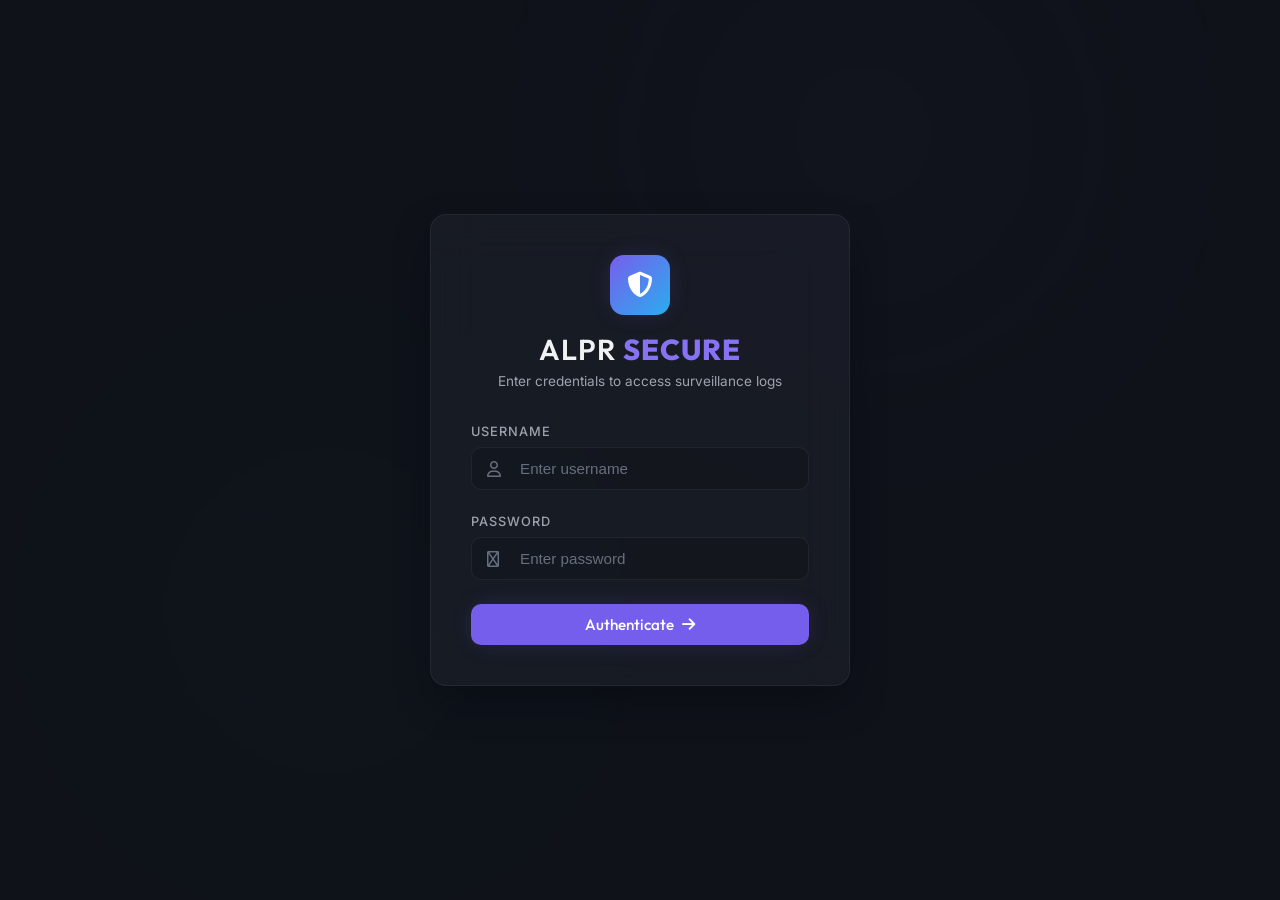
==== alpr_web/static/index.html @ cf8a4519 "feat: implement ALPR Web Dashboard v3.0 backend API and frontend SPA" ====
<!DOCTYPE html>
<html lang="en">
<head>
    <meta charset="UTF-8">
    <meta name="viewport" content="width=device-width, initial-scale=1.0">
    <title>ALPR Intelligence Dashboard</title>
    <!-- Google Fonts -->
    <link rel="preconnect" href="https://fonts.googleapis.com">
    <link rel="preconnect" href="https://fonts.gstatic.com" crossorigin>
    <link href="https://fonts.googleapis.com/css2?family=Inter:wght@300;400;500;600&family=Outfit:wght@400;600;800&display=swap" rel="stylesheet">
    <!-- FontAwesome for modern icons -->
    <link rel="stylesheet" href="https://cdnjs.cloudflare.com/ajax/libs/font-awesome/6.4.0/css/all.min.css">
    <!-- Custom CSS -->
    <link rel="stylesheet" href="style.css">
</head>
<body>
    <div id="app">
        <!-- Background decorative glows -->
        <div class="glow-sphere glow-1"></div>
        <div class="glow-sphere glow-2"></div>

        <!-- 1. LOGIN SCREEN -->
        <div id="login-view" class="view active">
            <div class="login-card">
                <div class="brand">
                    <div class="brand-icon">
                        <i class="fa-solid fa-shield-halved"></i>
                    </div>
                    <h1>ALPR <span>SECURE</span></h1>
                    <p>Enter credentials to access surveillance logs</p>
                </div>
                <form id="login-form">
                    <div class="form-group">
                        <label for="username">Username</label>
                        <div class="input-wrapper">
                            <i class="fa-regular fa-user"></i>
                            <input type="text" id="username" placeholder="Enter username" required autocomplete="username">
                        </div>
                    </div>
                    <div class="form-group">
                        <label for="password">Password</label>
                        <div class="input-wrapper">
                            <i class="fa-regular fa-key"></i>
                            <input type="password" id="password" placeholder="Enter password" required autocomplete="current-password">
                        </div>
                    </div>
                    <div id="login-error" class="error-msg hidden">
                        <i class="fa-solid fa-circle-exclamation"></i> <span id="error-text"></span>
                    </div>
                    <button type="submit" class="btn btn-primary btn-block">
                        <span>Authenticate</span> <i class="fa-solid fa-arrow-right"></i>
                    </button>
                </form>
            </div>
        </div>

        <!-- 2. MAIN DASHBOARD VIEW -->
        <div id="dashboard-view" class="view">
            <!-- Header bar -->
            <header>
                <div class="header-left">
                    <div class="brand">
                        <div class="brand-icon-small">
                            <i class="fa-solid fa-shield-halved"></i>
                        </div>
                        <h2>ALPR <span>System v3.0</span></h2>
                    </div>
                </div>
                <div class="header-right">
                    <div class="user-profile">
                        <span id="user-badge" class="role-badge">Role</span>
                        <span id="username-display">Username</span>
                    </div>
                    <button id="logout-btn" class="btn btn-secondary">
                        <i class="fa-solid fa-arrow-right-from-bracket"></i> <span>Logout</span>
                    </button>
                </div>
            </header>

            <main class="dashboard-content">
                <!-- Control Panel Card -->
                <section class="control-panel glass">
                    <div class="control-left">
                        <div class="search-box">
                            <i class="fa-solid fa-magnifying-glass"></i>
                            <input type="text" id="search-plate" placeholder="Search license plate...">
                        </div>
                    </div>
                    <div class="control-right">
                        <!-- Column Selector Dropdown -->
                        <div class="column-selector-container">
                            <button id="col-selector-trigger" class="btn btn-glass">
                                <i class="fa-solid fa-table-columns"></i> <span>Columns</span> <i class="fa-solid fa-chevron-down"></i>
                            </button>
                            <div id="col-selector-dropdown" class="dropdown-menu hidden">
                                <h3>Select Visible Columns</h3>
                                <div class="checkbox-group">
                                    <label><input type="checkbox" value="plate_number" checked> Plate Number</label>
                                    <label><input type="checkbox" value="confidence" checked> Confidence</label>
                                    <label><input type="checkbox" value="vehicle_make" checked> Make</label>
                                    <label><input type="checkbox" value="vehicle_model" checked> Model</label>
                                    <label><input type="checkbox" value="vehicle_color" checked> Color</label>
                                    <label><input type="checkbox" value="body_type" checked> Body Type</label>
                                    <label><input type="checkbox" value="orientation" checked> Orientation</label>
                                    <label><input type="checkbox" value="year" checked> Year</label>
                                    <label><input type="checkbox" value="detection_date" checked> Sighting Date</label>
                                    <label><input type="checkbox" value="detection_time" checked> Sighting Time</label>
                                </div>
                            </div>
                        </div>
                        <button id="refresh-btn" class="btn btn-glass">
                            <i class="fa-solid fa-rotate"></i>
                        </button>
                    </div>
                </section>

                <!-- Data Table Card -->
                <section class="table-container glass">
                    <table id="detections-table">
                        <thead>
                            <tr id="table-headers">
                                <th>Thumbnail</th>
                                <th>Plate Number</th>
                                <th>Confidence</th>
                                <th>Make</th>
                                <th>Model</th>
                                <th>Color</th>
                                <th>Date</th>
                                <th>Time</th>
                            </tr>
                        </thead>
                        <tbody id="table-body">
                            <!-- Injected dynamically -->
                            <tr>
                                <td colspan="8" class="text-center">Loading sightings database...</td>
                            </tr>
                        </tbody>
                    </table>
                </section>
            </main>
        </div>

        <!-- 3. IMAGE VIEWER MODAL -->
        <div id="image-modal" class="modal">
            <span class="modal-close">&times;</span>
            <div class="modal-content">
                <div class="modal-image-container">
                    <img id="modal-image" src="" alt="Full-size Vehicle Image">
                    <div id="modal-loading" class="spinner"></div>
                </div>
                <div class="modal-info glass">
                    <div class="modal-info-row">
                        <div class="info-item">
                            <label>License Plate</label>
                            <span id="modal-plate" class="highlight">---</span>
                        </div>
                        <div class="info-item">
                            <label>Confidence</label>
                            <span id="modal-confidence">---</span>
                        </div>
                    </div>
                    <div class="modal-info-row">
                        <div class="info-item">
                            <label>Vehicle Specs</label>
                            <span id="modal-vehicle">---</span>
                        </div>
                        <div class="info-item">
                            <label>Sighting Timestamp</label>
                            <span id="modal-timestamp">---</span>
                        </div>
                    </div>
                </div>
            </div>
        </div>
    </div>

    <!-- Frontend logic -->
    <script src="app.js"></script>
</body>
</html>
---- alpr_web/static/style.css ----
/* ==========================================================================
   ALPR System v3.0 - CSS Design Tokens & Layout System
   ========================================================================== */

:root {
    /* HSL Color Tokens */
    --color-bg-deep: hsl(224, 25%, 8%);
    --color-bg-dark: hsl(224, 20%, 12%);
    --color-glass-surface: hsla(224, 20%, 15%, 0.55);
    --color-glass-border: hsla(0, 0%, 100%, 0.06);
    --color-glass-border-focus: hsla(250, 80%, 65%, 0.35);
    
    --color-primary: hsl(250, 80%, 65%);
    --color-primary-hover: hsl(250, 85%, 70%);
    --color-accent-blue: hsl(200, 85%, 55%);
    --color-accent-teal: hsl(170, 75%, 50%);
    
    --color-text-main: hsl(220, 15%, 95%);
    --color-text-muted: hsl(220, 10%, 65%);
    --color-text-dim: hsl(220, 10%, 45%);
    
    --color-success: hsl(145, 65%, 50%);
    --color-warning: hsl(35, 80%, 55%);
    --color-danger: hsl(350, 75%, 55%);

    /* Shadows & Transitions */
    --shadow-premium: 0 16px 40px -10px hsla(224, 40%, 4%, 0.7);
    --shadow-glow-purple: 0 0 25px -5px hsla(250, 80%, 65%, 0.25);
    --transition-smooth: all 0.3s cubic-bezier(0.25, 0.8, 0.25, 1);
    --border-radius-lg: 16px;
    --border-radius-md: 10px;
    --border-radius-sm: 6px;
}

/* ==========================================================================
   Resets & Base Layout
   ========================================================================== */

* {
    box-sizing: border-box;
    margin: 0;
    padding: 0;
}

body {
    font-family: 'Inter', sans-serif;
    background-color: var(--color-bg-deep);
    color: var(--color-text-main);
    overflow-x: hidden;
    min-height: 100vh;
    display: flex;
    flex-direction: column;
}

h1, h2, h3, .brand h1, .brand h2 {
    font-family: 'Outfit', sans-serif;
    font-weight: 600;
}

/* ==========================================================================
   Background Decorators (Glows)
   ========================================================================== */

.glow-sphere {
    position: absolute;
    border-radius: 50%;
    filter: blur(140px);
    z-index: -1;
    pointer-events: none;
    opacity: 0.6;
}

.glow-1 {
    top: -10%;
    right: 15%;
    width: 450px;
    height: 450px;
    background: radial-gradient(circle, hsla(250, 80%, 65%, 0.15) 0%, transparent 70%);
}

.glow-2 {
    bottom: 10%;
    left: 10%;
    width: 400px;
    height: 400px;
    background: radial-gradient(circle, hsla(170, 75%, 50%, 0.12) 0%, transparent 70%);
}

/* ==========================================================================
   Glassmorphism Helper Utility
   ========================================================================== */

.glass {
    background: var(--color-glass-surface);
    backdrop-filter: blur(20px);
    -webkit-backdrop-filter: blur(20px);
    border: 1px solid var(--color-glass-border);
    box-shadow: var(--shadow-premium);
}

/* ==========================================================================
   Buttons
   ========================================================================== */

.btn {
    display: inline-flex;
    align-items: center;
    justify-content: center;
    gap: 8px;
    font-family: 'Outfit', sans-serif;
    font-weight: 500;
    font-size: 0.95rem;
    padding: 10px 20px;
    border-radius: var(--border-radius-md);
    cursor: pointer;
    transition: var(--transition-smooth);
    border: 1px solid transparent;
}

.btn-primary {
    background-color: var(--color-primary);
    color: #fff;
    box-shadow: var(--shadow-glow-purple);
}

.btn-primary:hover {
    background-color: var(--color-primary-hover);
    transform: translateY(-2px);
    box-shadow: 0 0 30px -2px hsla(250, 80%, 65%, 0.4);
}

.btn-primary:active {
    transform: translateY(0);
}

.btn-secondary {
    background-color: hsla(220, 10%, 25%, 0.4);
    border: 1px solid var(--color-glass-border);
    color: var(--color-text-main);
}

.btn-secondary:hover {
    background-color: hsla(220, 10%, 30%, 0.6);
    color: #fff;
}

.btn-glass {
    background-color: hsla(0, 0%, 100%, 0.03);
    border: 1px solid var(--color-glass-border);
    color: var(--color-text-muted);
}

.btn-glass:hover {
    background-color: hsla(0, 0%, 100%, 0.07);
    color: var(--color-text-main);
}

.btn-block {
    display: flex;
    width: 100%;
}

/* ==========================================================================
   1. Login View
   ========================================================================== */

#login-view {
    display: none;
    align-items: center;
    justify-content: center;
    min-height: 100vh;
    padding: 20px;
}

#login-view.active {
    display: flex;
}

.login-card {
    width: 100%;
    max-width: 420px;
    padding: 40px;
    border-radius: var(--border-radius-lg);
    background: var(--color-glass-surface);
    backdrop-filter: blur(24px);
    border: 1px solid var(--color-glass-border);
    box-shadow: var(--shadow-premium);
    animation: fadeInScale 0.4s cubic-bezier(0.16, 1, 0.3, 1);
}

@keyframes fadeInScale {
    from {
        opacity: 0;
        transform: scale(0.96) translateY(10px);
    }
    to {
        opacity: 1;
        transform: scale(1) translateY(0);
    }
}

.brand {
    text-align: center;
    margin-bottom: 35px;
}

.brand-icon {
    display: inline-flex;
    align-items: center;
    justify-content: center;
    width: 60px;
    height: 60px;
    border-radius: 14px;
    background: linear-gradient(135deg, var(--color-primary) 0%, var(--color-accent-blue) 100%);
    color: #fff;
    font-size: 1.6rem;
    margin-bottom: 16px;
    box-shadow: var(--shadow-glow-purple);
}

.brand h1 {
    font-size: 1.8rem;
    letter-spacing: 1px;
    color: var(--color-text-main);
}

.brand h1 span {
    color: var(--color-primary-hover);
    font-weight: 800;
}

.brand p {
    font-size: 0.85rem;
    color: var(--color-text-muted);
    margin-top: 6px;
}

.form-group {
    margin-bottom: 24px;
}

.form-group label {
    display: block;
    font-size: 0.8rem;
    text-transform: uppercase;
    letter-spacing: 1px;
    color: var(--color-text-muted);
    margin-bottom: 8px;
    font-weight: 500;
}

.input-wrapper {
    position: relative;
    display: flex;
    align-items: center;
}

.input-wrapper i {
    position: absolute;
    left: 16px;
    color: var(--color-text-dim);
    font-size: 1rem;
    transition: var(--transition-smooth);
}

.input-wrapper input {
    width: 100%;
    padding: 12px 16px 12px 48px;
    background-color: hsla(220, 20%, 8%, 0.4);
    border: 1px solid var(--color-glass-border);
    border-radius: var(--border-radius-md);
    color: var(--color-text-main);
    font-size: 0.95rem;
    outline: none;
    transition: var(--transition-smooth);
}

.input-wrapper input::placeholder {
    color: var(--color-text-dim);
}

.input-wrapper input:focus {
    border-color: var(--color-primary);
    background-color: hsla(220, 20%, 8%, 0.7);
    box-shadow: 0 0 0 3px hsla(250, 80%, 65%, 0.15);
}

.input-wrapper input:focus + i {
    color: var(--color-primary-hover);
}

.error-msg {
    display: flex;
    align-items: center;
    gap: 8px;
    color: var(--color-danger);
    background-color: hsla(350, 75%, 55%, 0.1);
    border: 1px solid hsla(350, 75%, 55%, 0.25);
    padding: 10px 14px;
    border-radius: var(--border-radius-md);
    font-size: 0.85rem;
    margin-bottom: 24px;
    animation: shake 0.3s ease;
}

.error-msg.hidden {
    display: none;
}

@keyframes shake {
    0%, 100% { transform: translateX(0); }
    25% { transform: translateX(-4px); }
    75% { transform: translateX(4px); }
}

/* ==========================================================================
   2. Dashboard Layout
   ========================================================================== */

#dashboard-view {
    display: none;
    flex-direction: column;
    min-height: 100vh;
}

#dashboard-view.active {
    display: flex;
}

header {
    display: flex;
    align-items: center;
    justify-content: space-between;
    padding: 16px 40px;
    background: hsla(224, 25%, 8%, 0.75);
    backdrop-filter: blur(12px);
    border-bottom: 1px solid var(--color-glass-border);
    position: sticky;
    top: 0;
    z-index: 100;
}

.brand-icon-small {
    display: inline-flex;
    align-items: center;
    justify-content: center;
    width: 34px;
    height: 34px;
    border-radius: 8px;
    background: linear-gradient(135deg, var(--color-primary) 0%, var(--color-accent-blue) 100%);
    color: #fff;
    font-size: 1rem;
    margin-right: 12px;
}

header .brand {
    display: flex;
    align-items: center;
    margin-bottom: 0;
}

header .brand h2 {
    font-size: 1.3rem;
    color: var(--color-text-main);
    letter-spacing: 0.5px;
}

header .brand h2 span {
    font-weight: 800;
    color: var(--color-primary-hover);
}

.header-right {
    display: flex;
    align-items: center;
    gap: 20px;
}

.user-profile {
    display: flex;
    align-items: center;
    gap: 12px;
}

#username-display {
    font-size: 0.95rem;
    font-weight: 500;
    color: var(--color-text-main);
}

.role-badge {
    font-family: 'Outfit', sans-serif;
    font-size: 0.7rem;
    font-weight: 600;
    text-transform: uppercase;
    letter-spacing: 0.5px;
    padding: 3px 8px;
    border-radius: 20px;
    border: 1px solid transparent;
}

.role-badge.admin {
    background-color: hsla(250, 80%, 65%, 0.15);
    border-color: hsla(250, 80%, 65%, 0.3);
    color: hsl(250, 85%, 75%);
}

.role-badge.viewer {
    background-color: hsla(220, 10%, 65%, 0.1);
    border-color: hsla(220, 10%, 65%, 0.2);
    color: var(--color-text-muted);
}

/* ==========================================================================
   Dashboard Content & Control Panel
   ========================================================================== */

.dashboard-content {
    flex: 1;
    padding: 30px 40px;
    max-width: 1600px;
    width: 100%;
    margin: 0 auto;
    display: flex;
    flex-direction: column;
    gap: 24px;
}

.control-panel {
    display: flex;
    align-items: center;
    justify-content: space-between;
    padding: 16px 24px;
    border-radius: var(--border-radius-lg);
}

.search-box {
    position: relative;
    display: flex;
    align-items: center;
    width: 320px;
}

.search-box i {
    position: absolute;
    left: 16px;
    color: var(--color-text-dim);
}

.search-box input {
    width: 100%;
    padding: 10px 16px 10px 44px;
    background-color: hsla(220, 20%, 8%, 0.4);
    border: 1px solid var(--color-glass-border);
    border-radius: var(--border-radius-md);
    color: var(--color-text-main);
    font-size: 0.9rem;
    outline: none;
    transition: var(--transition-smooth);
}

.search-box input:focus {
    border-color: var(--color-primary);
    background-color: hsla(220, 20%, 8%, 0.7);
    box-shadow: 0 0 0 3px hsla(250, 80%, 65%, 0.12);
}

.control-right {
    display: flex;
    align-items: center;
    gap: 12px;
}

/* Column Selector Dropdown Menu */
.column-selector-container {
    position: relative;
}

.dropdown-menu {
    position: absolute;
    right: 0;
    top: calc(100% + 8px);
    width: 240px;
    padding: 16px;
    border-radius: var(--border-radius-lg);
    background: hsla(224, 25%, 12%, 0.95);
    border: 1px solid var(--color-glass-border);
    box-shadow: var(--shadow-premium);
    z-index: 50;
    backdrop-filter: blur(10px);
    display: flex;
    flex-direction: column;
    gap: 12px;
}

.dropdown-menu.hidden {
    display: none;
}

.dropdown-menu h3 {
    font-size: 0.8rem;
    text-transform: uppercase;
    letter-spacing: 0.5px;
    color: var(--color-text-dim);
    margin-bottom: 4px;
}

.checkbox-group {
    display: flex;
    flex-direction: column;
    gap: 8px;
    max-height: 250px;
    overflow-y: auto;
}

.checkbox-group label {
    display: flex;
    align-items: center;
    gap: 10px;
    font-size: 0.85rem;
    color: var(--color-text-muted);
    cursor: pointer;
    user-select: none;
    transition: var(--transition-smooth);
    padding: 2px 0;
}

.checkbox-group label:hover {
    color: var(--color-text-main);
}

.checkbox-group input[type="checkbox"] {
    appearance: none;
    -webkit-appearance: none;
    width: 16px;
    height: 16px;
    background-color: hsla(220, 20%, 8%, 0.6);
    border: 1px solid var(--color-glass-border);
    border-radius: 4px;
    cursor: pointer;
    position: relative;
    display: inline-flex;
    align-items: center;
    justify-content: center;
    transition: var(--transition-smooth);
}

.checkbox-group input[type="checkbox"]:checked {
    background-color: var(--color-primary);
    border-color: var(--color-primary-hover);
}

.checkbox-group input[type="checkbox"]:checked::after {
    content: "\f00c";
    font-family: "Font Awesome 6 Free";
    font-weight: 900;
    color: #fff;
    font-size: 0.6rem;
}

/* ==========================================================================
   Data Table Section
   ========================================================================== */

.table-container {
    border-radius: var(--border-radius-lg);
    overflow: hidden;
    flex: 1;
}

table {
    width: 100%;
    border-collapse: collapse;
    text-align: left;
}

th {
    font-family: 'Outfit', sans-serif;
    font-size: 0.8rem;
    text-transform: uppercase;
    letter-spacing: 0.5px;
    color: var(--color-text-muted);
    padding: 16px 24px;
    background-color: hsla(224, 20%, 14%, 0.3);
    border-bottom: 1px solid var(--color-glass-border);
    font-weight: 600;
}

td {
    padding: 16px 24px;
    border-bottom: 1px solid var(--color-glass-border);
    font-size: 0.9rem;
    color: var(--color-text-muted);
    vertical-align: middle;
    transition: var(--transition-smooth);
}

tbody tr {
    transition: var(--transition-smooth);
}

tbody tr:hover {
    background-color: hsla(0, 0%, 100%, 0.015);
}

tbody tr:hover td {
    color: var(--color-text-main);
}

/* Thumbnail layout */
.vehicle-thumbnail {
    width: 48px;
    height: 48px;
    border-radius: 8px;
    overflow: hidden;
    border: 1px solid var(--color-glass-border);
    cursor: pointer;
    background-color: hsla(220, 20%, 8%, 0.4);
    position: relative;
    transition: var(--transition-smooth);
}

.vehicle-thumbnail img {
    width: 100%;
    height: 100%;
    object-fit: cover;
    transition: var(--transition-smooth);
}

.vehicle-thumbnail:hover {
    transform: scale(1.08);
    border-color: var(--color-primary);
    box-shadow: 0 0 10px hsla(250, 80%, 65%, 0.25);
}

.vehicle-thumbnail:hover img {
    filter: brightness(1.1);
}

/* Highlight badge for plates */
.plate-badge {
    display: inline-block;
    font-family: 'Outfit', sans-serif;
    font-weight: 600;
    font-size: 0.85rem;
    background-color: hsla(220, 20%, 5%, 0.5);
    border: 1px solid var(--color-glass-border);
    color: var(--color-text-main);
    padding: 4px 10px;
    border-radius: 6px;
    letter-spacing: 0.5px;
    box-shadow: inset 0 1px 3px rgba(0, 0, 0, 0.2);
}

/* Confidence indicators */
.conf-high { color: var(--color-success); font-weight: 500; }
.conf-med { color: var(--color-warning); font-weight: 500; }
.conf-low { color: var(--color-danger); font-weight: 500; }

.text-center { text-align: center; }

/* ==========================================================================
   3. Image Modal Viewer
   ========================================================================== */

.modal {
    display: none;
    position: fixed;
    top: 0;
    left: 0;
    width: 100%;
    height: 100%;
    background-color: rgba(6, 8, 14, 0.8);
    backdrop-filter: blur(16px);
    -webkit-backdrop-filter: blur(16px);
    z-index: 1000;
    align-items: center;
    justify-content: center;
    padding: 40px;
    animation: fadeIn 0.25s ease-out;
}

@keyframes fadeIn {
    from { opacity: 0; }
    to { opacity: 1; }
}

.modal.active {
    display: flex;
}

.modal-close {
    position: absolute;
    top: 24px;
    right: 32px;
    color: var(--color-text-muted);
    font-size: 2.2rem;
    cursor: pointer;
    transition: var(--transition-smooth);
    user-select: none;
    width: 44px;
    height: 44px;
    display: flex;
    align-items: center;
    justify-content: center;
    border-radius: 50%;
    background-color: hsla(0, 0%, 100%, 0.03);
    border: 1px solid var(--color-glass-border);
}

.modal-close:hover {
    color: #fff;
    background-color: hsla(350, 75%, 55%, 0.15);
    border-color: hsla(350, 75%, 55%, 0.3);
}

.modal-content {
    width: 100%;
    max-width: 900px;
    display: flex;
    flex-direction: column;
    gap: 20px;
    animation: scaleUp 0.35s cubic-bezier(0.16, 1, 0.3, 1);
}

@keyframes scaleUp {
    from {
        opacity: 0;
        transform: scale(0.95);
    }
    to {
        opacity: 1;
        transform: scale(1);
    }
}

.modal-image-container {
    width: 100%;
    border-radius: var(--border-radius-lg);
    border: 1px solid var(--color-glass-border);
    overflow: hidden;
    box-shadow: var(--shadow-premium);
    background-color: #000;
    aspect-ratio: 16/9;
    display: flex;
    align-items: center;
    justify-content: center;
    position: relative;
}

.modal-image-container img {
    max-width: 100%;
    max-height: 100%;
    width: auto;
    height: auto;
    object-fit: contain;
}

/* Spinner */
.spinner {
    width: 40px;
    height: 40px;
    border: 3.5px solid hsla(0, 0%, 100%, 0.07);
    border-top-color: var(--color-primary-hover);
    border-radius: 50%;
    animation: spin 0.8s linear infinite;
    position: absolute;
}

@keyframes spin {
    to { transform: rotate(360deg); }
}

.modal-info {
    border-radius: var(--border-radius-lg);
    padding: 20px 28px;
    display: flex;
    flex-direction: column;
    gap: 16px;
}

.modal-info-row {
    display: flex;
    gap: 40px;
}

.info-item {
    flex: 1;
    display: flex;
    flex-direction: column;
    gap: 4px;
}

.info-item label {
    font-size: 0.75rem;
    text-transform: uppercase;
    letter-spacing: 0.5px;
    color: var(--color-text-dim);
}

.info-item span {
    font-size: 1.05rem;
    color: var(--color-text-main);
    font-weight: 500;
}

.info-item span.highlight {
    font-family: 'Outfit', sans-serif;
    font-size: 1.3rem;
    font-weight: 700;
    color: #fff;
    letter-spacing: 0.5px;
}
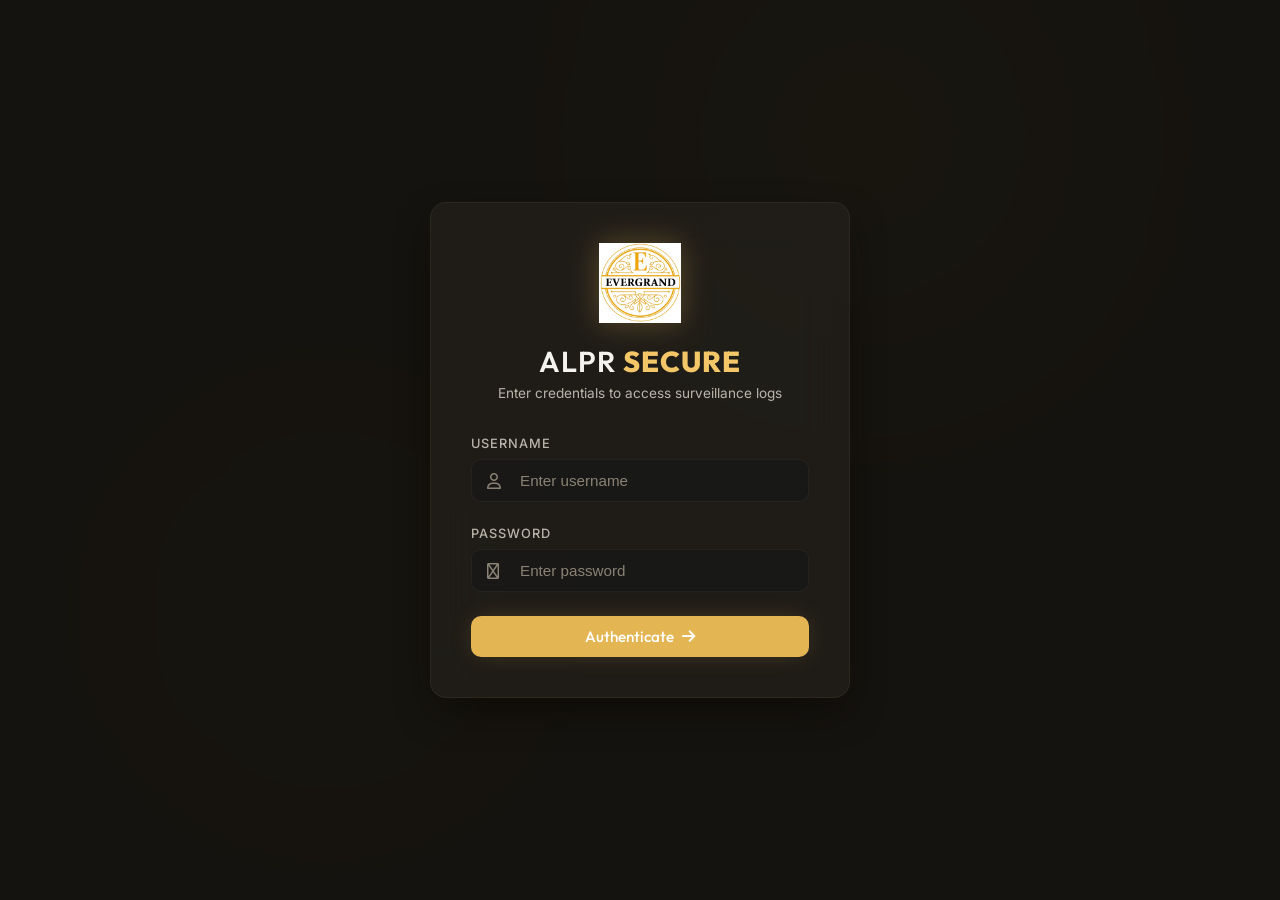
==== commit c5f81c69: "style: integrate Evergrand logo and redesign dashboard theme to gold/bronze palette" ====
--- a/alpr_web/static/index.html
+++ b/alpr_web/static/index.html
@@ -23,8 +23,8 @@
         <div id="login-view" class="view active">
             <div class="login-card">
                 <div class="brand">
-                    <div class="brand-icon">
-                        <i class="fa-solid fa-shield-halved"></i>
+                    <div class="brand-logo-container">
+                        <img src="EvergrandLogo.png" alt="Evergrand Logo" class="brand-logo-large">
                     </div>
                     <h1>ALPR <span>SECURE</span></h1>
                     <p>Enter credentials to access surveillance logs</p>
@@ -60,9 +60,7 @@
             <header>
                 <div class="header-left">
                     <div class="brand">
-                        <div class="brand-icon-small">
-                            <i class="fa-solid fa-shield-halved"></i>
-                        </div>
+                        <img src="EvergrandLogo.png" alt="Evergrand Logo" class="brand-logo-small">
                         <h2>ALPR <span>System v3.0</span></h2>
                     </div>
                 </div>
@@ -87,6 +85,16 @@
                         </div>
                     </div>
                     <div class="control-right">
+                        <!-- Delete Selected Button (Admin Only) -->
+                        <button id="delete-btn" class="btn btn-danger hidden">
+                            <i class="fa-solid fa-trash-can"></i> <span>Delete</span>
+                        </button>
+                        
+                        <!-- Export Logs Button (Admin & Viewer) -->
+                        <button id="export-btn" class="btn btn-glass">
+                            <i class="fa-solid fa-file-export"></i> <span>Export</span>
+                        </button>
+
                         <!-- Column Selector Dropdown -->
                         <div class="column-selector-container">
                             <button id="col-selector-trigger" class="btn btn-glass">
@@ -119,6 +127,7 @@
                     <table id="detections-table">
                         <thead>
                             <tr id="table-headers">
+                                <th><input type="checkbox" id="select-all-checkbox"></th>
                                 <th>Thumbnail</th>
                                 <th>Plate Number</th>
                                 <th>Confidence</th>
--- a/alpr_web/static/style.css
+++ b/alpr_web/static/style.css
@@ -3,29 +3,33 @@
    ========================================================================== */
 
 :root {
-    /* HSL Color Tokens */
-    --color-bg-deep: hsl(224, 25%, 8%);
-    --color-bg-dark: hsl(224, 20%, 12%);
-    --color-glass-surface: hsla(224, 20%, 15%, 0.55);
-    --color-glass-border: hsla(0, 0%, 100%, 0.06);
-    --color-glass-border-focus: hsla(250, 80%, 65%, 0.35);
+    /* HSL Color Tokens - Redesigned for Evergrand Gold/Bronze Palette */
+    --color-bg-deep: hsl(40, 15%, 7%);
+    --color-bg-dark: hsl(40, 12%, 11%);
+    --color-glass-surface: hsla(40, 12%, 14%, 0.55);
+    --color-glass-border: hsla(41, 40%, 80%, 0.06);
+    --color-glass-border-focus: hsla(41, 73%, 61%, 0.35);
     
-    --color-primary: hsl(250, 80%, 65%);
-    --color-primary-hover: hsl(250, 85%, 70%);
-    --color-accent-blue: hsl(200, 85%, 55%);
-    --color-accent-teal: hsl(170, 75%, 50%);
+    --color-primary: hsl(41, 73%, 61%);
+    --color-primary-hover: hsl(41, 85%, 68%);
+    --color-accent: hsl(41, 73%, 61%);
+    --color-accent-blue: hsl(41, 85%, 68%); /* fallbacks for blue gradients */
+    --color-accent-teal: hsl(41, 68%, 37%); /* fallbacks for teal gradients */
+    --color-accent-gold: hsl(41, 73%, 61%);
+    --color-accent-bronze: hsl(41, 68%, 37%);
+    --color-accent-cream: hsl(45, 60%, 75%);
     
-    --color-text-main: hsl(220, 15%, 95%);
-    --color-text-muted: hsl(220, 10%, 65%);
-    --color-text-dim: hsl(220, 10%, 45%);
+    --color-text-main: hsl(40, 15%, 95%);
+    --color-text-muted: hsl(40, 10%, 70%);
+    --color-text-dim: hsl(40, 8%, 50%);
     
     --color-success: hsl(145, 65%, 50%);
-    --color-warning: hsl(35, 80%, 55%);
+    --color-warning: hsl(41, 73%, 61%);
     --color-danger: hsl(350, 75%, 55%);
 
     /* Shadows & Transitions */
-    --shadow-premium: 0 16px 40px -10px hsla(224, 40%, 4%, 0.7);
-    --shadow-glow-purple: 0 0 25px -5px hsla(250, 80%, 65%, 0.25);
+    --shadow-premium: 0 16px 40px -10px hsla(40, 30%, 3%, 0.85);
+    --shadow-glow-gold: 0 0 25px -5px hsla(41, 73%, 61%, 0.25);
     --transition-smooth: all 0.3s cubic-bezier(0.25, 0.8, 0.25, 1);
     --border-radius-lg: 16px;
     --border-radius-md: 10px;
@@ -40,6 +44,10 @@
     box-sizing: border-box;
     margin: 0;
     padding: 0;
+}
+
+.hidden {
+    display: none !important;
 }
 
 body {
@@ -75,7 +83,7 @@
     right: 15%;
     width: 450px;
     height: 450px;
-    background: radial-gradient(circle, hsla(250, 80%, 65%, 0.15) 0%, transparent 70%);
+    background: radial-gradient(circle, hsla(41, 73%, 61%, 0.12) 0%, transparent 70%);
 }
 
 .glow-2 {
@@ -83,7 +91,7 @@
     left: 10%;
     width: 400px;
     height: 400px;
-    background: radial-gradient(circle, hsla(170, 75%, 50%, 0.12) 0%, transparent 70%);
+    background: radial-gradient(circle, hsla(35, 80%, 55%, 0.08) 0%, transparent 70%);
 }
 
 /* ==========================================================================
@@ -120,13 +128,13 @@
 .btn-primary {
     background-color: var(--color-primary);
     color: #fff;
-    box-shadow: var(--shadow-glow-purple);
+    box-shadow: var(--shadow-glow-gold);
 }
 
 .btn-primary:hover {
     background-color: var(--color-primary-hover);
     transform: translateY(-2px);
-    box-shadow: 0 0 30px -2px hsla(250, 80%, 65%, 0.4);
+    box-shadow: 0 0 30px -2px hsla(41, 73%, 61%, 0.45);
 }
 
 .btn-primary:active {
@@ -153,6 +161,22 @@
 .btn-glass:hover {
     background-color: hsla(0, 0%, 100%, 0.07);
     color: var(--color-text-main);
+}
+
+.btn-danger {
+    background-color: var(--color-danger);
+    color: #fff;
+    box-shadow: 0 0 20px -5px hsla(350, 75%, 55%, 0.25);
+}
+
+.btn-danger:hover {
+    background-color: hsl(350, 80%, 60%);
+    transform: translateY(-2px);
+    box-shadow: 0 0 25px -2px hsla(350, 75%, 55%, 0.4);
+}
+
+.btn-danger:active {
+    transform: translateY(0);
 }
 
 .btn-block {
@@ -204,6 +228,30 @@
     margin-bottom: 35px;
 }
 
+.brand-logo-container {
+    display: inline-flex;
+    align-items: center;
+    justify-content: center;
+    margin-bottom: 20px;
+}
+
+.brand-logo-large {
+    max-height: 80px;
+    max-width: 240px;
+    object-fit: contain;
+    filter: drop-shadow(0 0 15px hsla(41, 73%, 61%, 0.3));
+    animation: pulseGlow 4s ease-in-out infinite alternate;
+}
+
+@keyframes pulseGlow {
+    from {
+        filter: drop-shadow(0 0 8px hsla(41, 73%, 61%, 0.2));
+    }
+    to {
+        filter: drop-shadow(0 0 20px hsla(41, 73%, 61%, 0.45));
+    }
+}
+
 .brand-icon {
     display: inline-flex;
     align-items: center;
@@ -215,7 +263,7 @@
     color: #fff;
     font-size: 1.6rem;
     margin-bottom: 16px;
-    box-shadow: var(--shadow-glow-purple);
+    box-shadow: var(--shadow-glow-gold);
 }
 
 .brand h1 {
@@ -338,6 +386,14 @@
     position: sticky;
     top: 0;
     z-index: 100;
+}
+
+.brand-logo-small {
+    max-height: 34px;
+    max-width: 120px;
+    object-fit: contain;
+    margin-right: 14px;
+    filter: drop-shadow(0 0 4px hsla(41, 73%, 61%, 0.2));
 }
 
 .brand-icon-small {
@@ -584,6 +640,37 @@
     background-color: hsla(224, 20%, 14%, 0.3);
     border-bottom: 1px solid var(--color-glass-border);
     font-weight: 600;
+}
+
+.sortable-header {
+    cursor: pointer;
+    user-select: none;
+    transition: background-color 0.2s ease;
+}
+
+.sortable-header:hover {
+    background-color: hsla(224, 20%, 25%, 0.4);
+}
+
+.sortable-header i {
+    margin-left: 6px;
+    font-size: 0.8rem;
+    transition: color 0.2s ease;
+}
+
+.sort-icon-disabled {
+    color: var(--color-text-dim);
+    opacity: 0.3;
+}
+
+.sortable-header:hover .sort-icon-disabled {
+    opacity: 0.7;
+    color: var(--color-accent);
+}
+
+.sort-icon-active {
+    color: var(--color-accent) !important;
+    text-shadow: 0 0 8px rgba(0, 242, 254, 0.4);
 }
 
 td {
@@ -754,6 +841,14 @@
     width: auto;
     height: auto;
     object-fit: contain;
+    cursor: zoom-in;
+    transition: transform 0.2s cubic-bezier(0.25, 0.46, 0.45, 0.94);
+    transform-origin: center center;
+}
+
+.modal-image-container img.zoomed {
+    cursor: zoom-out;
+    transform: scale(2.5);
 }
 
 /* Spinner */
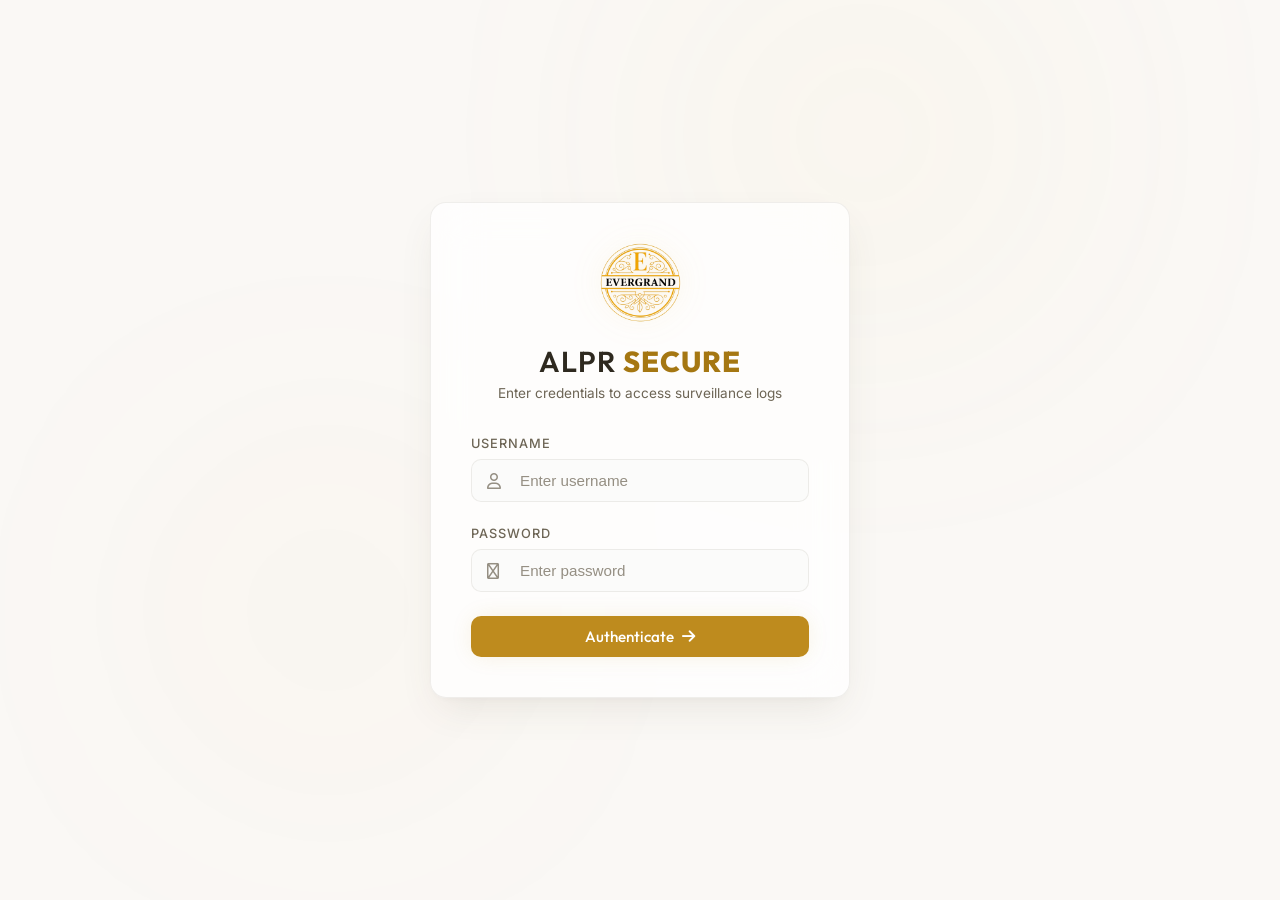
==== commit 2f514289: "style: switch to transparent Evergrand logo" ====
--- a/alpr_web/static/index.html
+++ b/alpr_web/static/index.html
@@ -24,7 +24,7 @@
             <div class="login-card">
                 <div class="brand">
                     <div class="brand-logo-container">
-                        <img src="EvergrandLogo.png" alt="Evergrand Logo" class="brand-logo-large">
+                        <img src="EvergrandT.png" alt="Evergrand Logo" class="brand-logo-large">
                     </div>
                     <h1>ALPR <span>SECURE</span></h1>
                     <p>Enter credentials to access surveillance logs</p>
@@ -60,7 +60,7 @@
             <header>
                 <div class="header-left">
                     <div class="brand">
-                        <img src="EvergrandLogo.png" alt="Evergrand Logo" class="brand-logo-small">
+                        <img src="EvergrandT.png" alt="Evergrand Logo" class="brand-logo-small">
                         <h2>ALPR <span>System v3.0</span></h2>
                     </div>
                 </div>
--- a/alpr_web/static/style.css
+++ b/alpr_web/static/style.css
@@ -3,33 +3,33 @@
    ========================================================================== */
 
 :root {
-    /* HSL Color Tokens - Redesigned for Evergrand Gold/Bronze Palette */
-    --color-bg-deep: hsl(40, 15%, 7%);
-    --color-bg-dark: hsl(40, 12%, 11%);
-    --color-glass-surface: hsla(40, 12%, 14%, 0.55);
-    --color-glass-border: hsla(41, 40%, 80%, 0.06);
-    --color-glass-border-focus: hsla(41, 73%, 61%, 0.35);
+    /* HSL Color Tokens - Premium Evergrand Light Theme */
+    --color-bg-deep: hsl(40, 30%, 97%);        /* Soft warm alabaster background */
+    --color-bg-dark: hsl(40, 20%, 93%);        /* Slightly darker warm white for header/structure */
+    --color-glass-surface: hsla(40, 30%, 100%, 0.75); /* Frosted warm white glass */
+    --color-glass-border: hsla(41, 30%, 20%, 0.08);   /* Subtle warm border */
+    --color-glass-border-focus: hsla(41, 73%, 45%, 0.45); /* Bright gold focus */
     
-    --color-primary: hsl(41, 73%, 61%);
-    --color-primary-hover: hsl(41, 85%, 68%);
-    --color-accent: hsl(41, 73%, 61%);
-    --color-accent-blue: hsl(41, 85%, 68%); /* fallbacks for blue gradients */
-    --color-accent-teal: hsl(41, 68%, 37%); /* fallbacks for teal gradients */
-    --color-accent-gold: hsl(41, 73%, 61%);
-    --color-accent-bronze: hsl(41, 68%, 37%);
-    --color-accent-cream: hsl(45, 60%, 75%);
+    --color-primary: hsl(41, 73%, 43%);       /* Primary Evergrand Gold (darkened for light background contrast) */
+    --color-primary-hover: hsl(41, 80%, 36%); /* Hover state (deeper gold) */
+    --color-accent: hsl(41, 73%, 43%);
+    --color-accent-blue: hsl(41, 80%, 40%);
+    --color-accent-teal: hsl(41, 68%, 37%);
+    --color-accent-gold: hsl(41, 73%, 45%);
+    --color-accent-bronze: hsl(41, 60%, 32%); /* Accent Bronze */
+    --color-accent-cream: hsl(42, 65%, 85%);  /* Light gold-cream */
     
-    --color-text-main: hsl(40, 15%, 95%);
-    --color-text-muted: hsl(40, 10%, 70%);
-    --color-text-dim: hsl(40, 8%, 50%);
+    --color-text-main: hsl(40, 20%, 15%);     /* Deep charcoal/bronze for high contrast readability */
+    --color-text-muted: hsl(40, 12%, 38%);    /* Soft medium-gray for secondary text */
+    --color-text-dim: hsl(40, 8%, 55%);       /* Dimmer warm gray */
     
-    --color-success: hsl(145, 65%, 50%);
-    --color-warning: hsl(41, 73%, 61%);
-    --color-danger: hsl(350, 75%, 55%);
+    --color-success: hsl(145, 75%, 33%);     /* Darker success green for contrast */
+    --color-warning: hsl(35, 80%, 43%);       /* Warning gold */
+    --color-danger: hsl(350, 75%, 45%);       /* Danger red */
 
     /* Shadows & Transitions */
-    --shadow-premium: 0 16px 40px -10px hsla(40, 30%, 3%, 0.85);
-    --shadow-glow-gold: 0 0 25px -5px hsla(41, 73%, 61%, 0.25);
+    --shadow-premium: 0 16px 40px -10px hsla(40, 20%, 30%, 0.12), 0 4px 12px -5px hsla(40, 20%, 30%, 0.05);
+    --shadow-glow-gold: 0 0 25px -5px hsla(41, 73%, 43%, 0.18);
     --transition-smooth: all 0.3s cubic-bezier(0.25, 0.8, 0.25, 1);
     --border-radius-lg: 16px;
     --border-radius-md: 10px;
@@ -83,7 +83,7 @@
     right: 15%;
     width: 450px;
     height: 450px;
-    background: radial-gradient(circle, hsla(41, 73%, 61%, 0.12) 0%, transparent 70%);
+    background: radial-gradient(circle, hsla(41, 73%, 61%, 0.25) 0%, transparent 70%);
 }
 
 .glow-2 {
@@ -91,7 +91,7 @@
     left: 10%;
     width: 400px;
     height: 400px;
-    background: radial-gradient(circle, hsla(35, 80%, 55%, 0.08) 0%, transparent 70%);
+    background: radial-gradient(circle, hsla(35, 80%, 55%, 0.15) 0%, transparent 70%);
 }
 
 /* ==========================================================================
@@ -134,7 +134,7 @@
 .btn-primary:hover {
     background-color: var(--color-primary-hover);
     transform: translateY(-2px);
-    box-shadow: 0 0 30px -2px hsla(41, 73%, 61%, 0.45);
+    box-shadow: 0 0 30px -2px hsla(41, 73%, 45%, 0.45);
 }
 
 .btn-primary:active {
@@ -142,18 +142,18 @@
 }
 
 .btn-secondary {
-    background-color: hsla(220, 10%, 25%, 0.4);
+    background-color: hsla(40, 10%, 85%, 0.4);
     border: 1px solid var(--color-glass-border);
     color: var(--color-text-main);
 }
 
 .btn-secondary:hover {
-    background-color: hsla(220, 10%, 30%, 0.6);
-    color: #fff;
+    background-color: hsla(40, 10%, 80%, 0.6);
+    color: var(--color-text-main);
 }
 
 .btn-glass {
-    background-color: hsla(0, 0%, 100%, 0.03);
+    background-color: hsla(40, 20%, 94%, 0.5);
     border: 1px solid var(--color-glass-border);
     color: var(--color-text-muted);
 }
@@ -314,7 +314,7 @@
 .input-wrapper input {
     width: 100%;
     padding: 12px 16px 12px 48px;
-    background-color: hsla(220, 20%, 8%, 0.4);
+    background-color: hsla(40, 20%, 98%, 0.8);
     border: 1px solid var(--color-glass-border);
     border-radius: var(--border-radius-md);
     color: var(--color-text-main);
@@ -329,8 +329,8 @@
 
 .input-wrapper input:focus {
     border-color: var(--color-primary);
-    background-color: hsla(220, 20%, 8%, 0.7);
-    box-shadow: 0 0 0 3px hsla(250, 80%, 65%, 0.15);
+    background-color: hsla(40, 20%, 100%, 0.95);
+    box-shadow: 0 0 0 3px hsla(41, 73%, 61%, 0.15);
 }
 
 .input-wrapper input:focus + i {
@@ -380,7 +380,7 @@
     align-items: center;
     justify-content: space-between;
     padding: 16px 40px;
-    background: hsla(224, 25%, 8%, 0.75);
+    background: hsla(40, 20%, 94%, 0.85);
     backdrop-filter: blur(12px);
     border-bottom: 1px solid var(--color-glass-border);
     position: sticky;
@@ -456,14 +456,14 @@
 }
 
 .role-badge.admin {
-    background-color: hsla(250, 80%, 65%, 0.15);
-    border-color: hsla(250, 80%, 65%, 0.3);
-    color: hsl(250, 85%, 75%);
+    background-color: hsla(41, 73%, 45%, 0.12);
+    border-color: hsla(41, 73%, 45%, 0.25);
+    color: hsl(41, 73%, 35%);
 }
 
 .role-badge.viewer {
-    background-color: hsla(220, 10%, 65%, 0.1);
-    border-color: hsla(220, 10%, 65%, 0.2);
+    background-color: hsla(40, 10%, 40%, 0.08);
+    border-color: hsla(40, 10%, 40%, 0.18);
     color: var(--color-text-muted);
 }
 
@@ -506,7 +506,7 @@
 .search-box input {
     width: 100%;
     padding: 10px 16px 10px 44px;
-    background-color: hsla(220, 20%, 8%, 0.4);
+    background-color: hsla(40, 20%, 98%, 0.8);
     border: 1px solid var(--color-glass-border);
     border-radius: var(--border-radius-md);
     color: var(--color-text-main);
@@ -517,8 +517,8 @@
 
 .search-box input:focus {
     border-color: var(--color-primary);
-    background-color: hsla(220, 20%, 8%, 0.7);
-    box-shadow: 0 0 0 3px hsla(250, 80%, 65%, 0.12);
+    background-color: hsla(40, 20%, 100%, 0.95);
+    box-shadow: 0 0 0 3px hsla(41, 73%, 61%, 0.12);
 }
 
 .control-right {
@@ -539,7 +539,7 @@
     width: 240px;
     padding: 16px;
     border-radius: var(--border-radius-lg);
-    background: hsla(224, 25%, 12%, 0.95);
+    background: hsla(40, 20%, 98%, 0.95);
     border: 1px solid var(--color-glass-border);
     box-shadow: var(--shadow-premium);
     z-index: 50;
@@ -590,7 +590,7 @@
     -webkit-appearance: none;
     width: 16px;
     height: 16px;
-    background-color: hsla(220, 20%, 8%, 0.6);
+    background-color: hsla(40, 20%, 90%, 0.6);
     border: 1px solid var(--color-glass-border);
     border-radius: 4px;
     cursor: pointer;
@@ -637,7 +637,7 @@
     letter-spacing: 0.5px;
     color: var(--color-text-muted);
     padding: 16px 24px;
-    background-color: hsla(224, 20%, 14%, 0.3);
+    background-color: hsla(40, 20%, 93%, 0.4);
     border-bottom: 1px solid var(--color-glass-border);
     font-weight: 600;
 }
@@ -649,7 +649,7 @@
 }
 
 .sortable-header:hover {
-    background-color: hsla(224, 20%, 25%, 0.4);
+    background-color: hsla(40, 20%, 88%, 0.6);
 }
 
 .sortable-header i {
@@ -670,7 +670,7 @@
 
 .sort-icon-active {
     color: var(--color-accent) !important;
-    text-shadow: 0 0 8px rgba(0, 242, 254, 0.4);
+    text-shadow: 0 0 8px hsla(41, 73%, 61%, 0.4);
 }
 
 td {
@@ -687,7 +687,7 @@
 }
 
 tbody tr:hover {
-    background-color: hsla(0, 0%, 100%, 0.015);
+    background-color: hsla(41, 73%, 45%, 0.04);
 }
 
 tbody tr:hover td {
@@ -702,7 +702,7 @@
     overflow: hidden;
     border: 1px solid var(--color-glass-border);
     cursor: pointer;
-    background-color: hsla(220, 20%, 8%, 0.4);
+    background-color: hsla(40, 20%, 94%, 0.8);
     position: relative;
     transition: var(--transition-smooth);
 }
@@ -717,7 +717,7 @@
 .vehicle-thumbnail:hover {
     transform: scale(1.08);
     border-color: var(--color-primary);
-    box-shadow: 0 0 10px hsla(250, 80%, 65%, 0.25);
+    box-shadow: 0 0 10px hsla(41, 73%, 45%, 0.25);
 }
 
 .vehicle-thumbnail:hover img {
@@ -730,13 +730,13 @@
     font-family: 'Outfit', sans-serif;
     font-weight: 600;
     font-size: 0.85rem;
-    background-color: hsla(220, 20%, 5%, 0.5);
+    background-color: hsla(40, 20%, 94%, 0.8);
     border: 1px solid var(--color-glass-border);
     color: var(--color-text-main);
     padding: 4px 10px;
     border-radius: 6px;
     letter-spacing: 0.5px;
-    box-shadow: inset 0 1px 3px rgba(0, 0, 0, 0.2);
+    box-shadow: inset 0 1px 3px rgba(0, 0, 0, 0.1);
 }
 
 /* Confidence indicators */
@@ -757,7 +757,7 @@
     left: 0;
     width: 100%;
     height: 100%;
-    background-color: rgba(6, 8, 14, 0.8);
+    background-color: hsla(40, 30%, 10%, 0.55);
     backdrop-filter: blur(16px);
     -webkit-backdrop-filter: blur(16px);
     z-index: 1000;
@@ -791,12 +791,12 @@
     align-items: center;
     justify-content: center;
     border-radius: 50%;
-    background-color: hsla(0, 0%, 100%, 0.03);
+    background-color: hsla(40, 20%, 90%, 0.5);
     border: 1px solid var(--color-glass-border);
 }
 
 .modal-close:hover {
-    color: #fff;
+    color: var(--color-text-main);
     background-color: hsla(350, 75%, 55%, 0.15);
     border-color: hsla(350, 75%, 55%, 0.3);
 }
@@ -855,7 +855,7 @@
 .spinner {
     width: 40px;
     height: 40px;
-    border: 3.5px solid hsla(0, 0%, 100%, 0.07);
+    border: 3.5px solid hsla(40, 20%, 20%, 0.08);
     border-top-color: var(--color-primary-hover);
     border-radius: 50%;
     animation: spin 0.8s linear infinite;
@@ -903,6 +903,6 @@
     font-family: 'Outfit', sans-serif;
     font-size: 1.3rem;
     font-weight: 700;
-    color: #fff;
+    color: var(--color-primary);
     letter-spacing: 0.5px;
 }
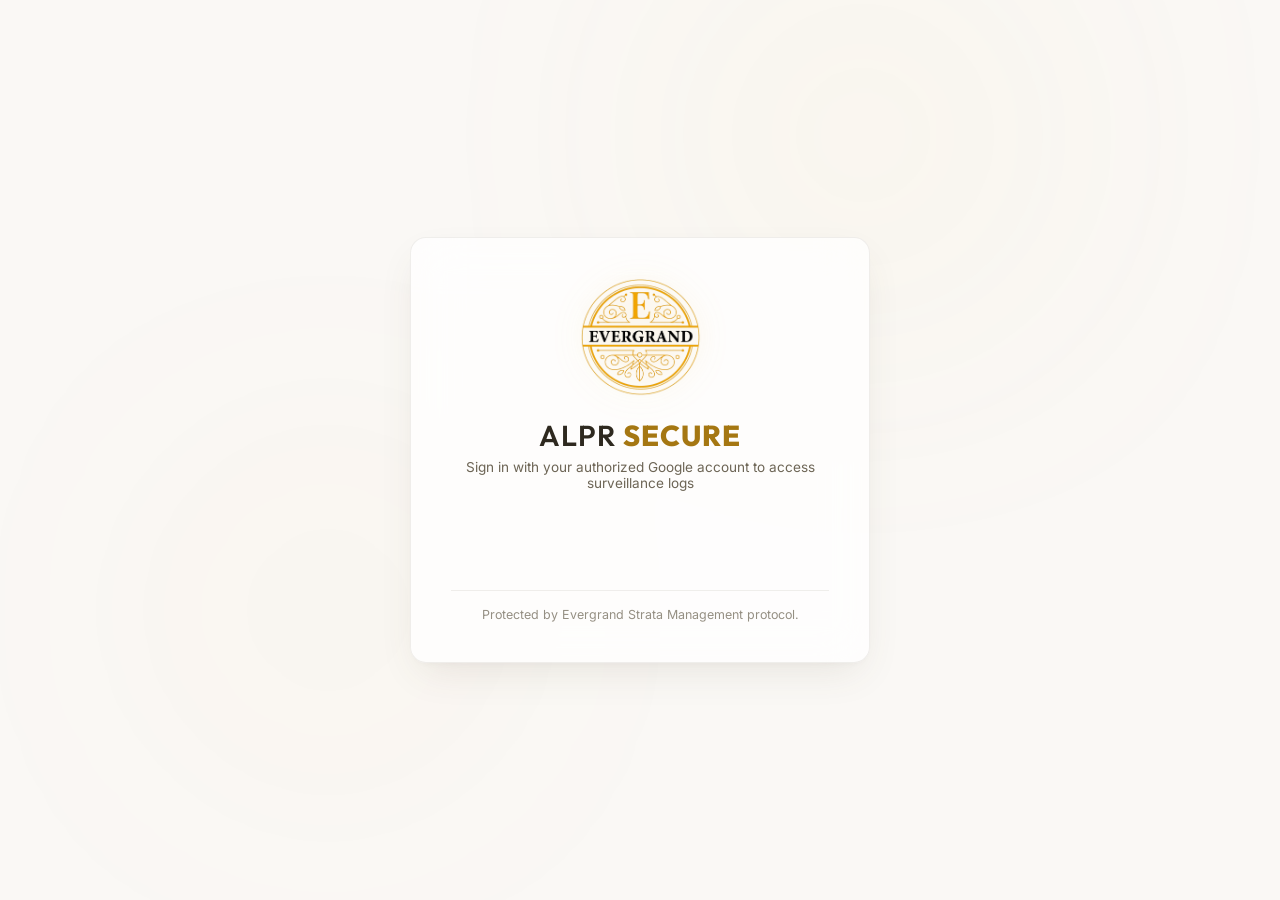
==== commit 23884836: "Replace static password login with Google OAuth Sign-In on ALPR dashboard" ====
--- a/alpr_web/static/index.html
+++ b/alpr_web/static/index.html
@@ -10,6 +10,8 @@
     <link href="https://fonts.googleapis.com/css2?family=Inter:wght@300;400;500;600&family=Outfit:wght@400;600;800&display=swap" rel="stylesheet">
     <!-- FontAwesome for modern icons -->
     <link rel="stylesheet" href="https://cdnjs.cloudflare.com/ajax/libs/font-awesome/6.4.0/css/all.min.css">
+    <!-- Google Identity Services JS Library -->
+    <script src="https://accounts.google.com/gsi/client" async defer></script>
     <!-- Custom CSS -->
     <link rel="stylesheet" href="style.css">
 </head>
@@ -27,30 +29,26 @@
                         <img src="EvergrandT.png" alt="Evergrand Logo" class="brand-logo-large">
                     </div>
                     <h1>ALPR <span>SECURE</span></h1>
-                    <p>Enter credentials to access surveillance logs</p>
+                    <p>Sign in with your authorized Google account to access surveillance logs</p>
                 </div>
-                <form id="login-form">
-                    <div class="form-group">
-                        <label for="username">Username</label>
-                        <div class="input-wrapper">
-                            <i class="fa-regular fa-user"></i>
-                            <input type="text" id="username" placeholder="Enter username" required autocomplete="username">
-                        </div>
-                    </div>
-                    <div class="form-group">
-                        <label for="password">Password</label>
-                        <div class="input-wrapper">
-                            <i class="fa-regular fa-key"></i>
-                            <input type="password" id="password" placeholder="Enter password" required autocomplete="current-password">
-                        </div>
+                <div class="login- divider"></div>
+                <div class="auth-actions">
+                    <div id="login-warning" class="error-msg warning-msg hidden">
+                        <i class="fa-solid fa-triangle-exclamation"></i>
+                        <span>Google Auth not configured. Set <code>GOOGLE_CLIENT_ID</code> in <code>.env</code>.</span>
                     </div>
                     <div id="login-error" class="error-msg hidden">
                         <i class="fa-solid fa-circle-exclamation"></i> <span id="error-text"></span>
                     </div>
-                    <button type="submit" class="btn btn-primary btn-block">
-                        <span>Authenticate</span> <i class="fa-solid fa-arrow-right"></i>
-                    </button>
-                </form>
+                    <div id="login-loading" class="login-status hidden">
+                        <div class="spinner-small"></div>
+                        <span>Verifying session with Google...</span>
+                    </div>
+                    <div id="google-signin-btn" class="google-btn-container"></div>
+                </div>
+                <p class="login-footer-note">
+                    Protected by Evergrand Strata Management protocol.
+                </p>
             </div>
         </div>
 
--- a/alpr_web/static/style.css
+++ b/alpr_web/static/style.css
@@ -202,7 +202,7 @@
 
 .login-card {
     width: 100%;
-    max-width: 420px;
+    max-width: 460px;
     padding: 40px;
     border-radius: var(--border-radius-lg);
     background: var(--color-glass-surface);
@@ -210,6 +210,48 @@
     border: 1px solid var(--color-glass-border);
     box-shadow: var(--shadow-premium);
     animation: fadeInScale 0.4s cubic-bezier(0.16, 1, 0.3, 1);
+}
+
+.auth-actions {
+    display: flex;
+    flex-direction: column;
+    align-items: center;
+    gap: 16px;
+    margin: 20px 0;
+}
+
+.google-btn-container {
+    width: 100%;
+    min-height: 44px;
+    display: flex;
+    justify-content: center;
+    align-items: center;
+}
+
+.login-status {
+    display: flex;
+    align-items: center;
+    gap: 10px;
+    font-size: 0.9rem;
+    color: var(--color-text-muted);
+}
+
+.spinner-small {
+    width: 18px;
+    height: 18px;
+    border: 2px solid hsla(41, 73%, 43%, 0.2);
+    border-top: 2px solid var(--color-primary);
+    border-radius: 50%;
+    animation: spin 0.8s linear infinite;
+}
+
+.login-footer-note {
+    text-align: center;
+    font-size: 0.78rem;
+    color: var(--color-text-dim);
+    margin-top: 18px;
+    padding-top: 16px;
+    border-top: 1px solid var(--color-glass-border);
 }
 
 @keyframes fadeInScale {
@@ -236,8 +278,8 @@
 }
 
 .brand-logo-large {
-    max-height: 80px;
-    max-width: 240px;
+    max-height: 120px;
+    max-width: 340px;
     object-fit: contain;
     filter: drop-shadow(0 0 15px hsla(41, 73%, 61%, 0.3));
     animation: pulseGlow 4s ease-in-out infinite alternate;
@@ -389,8 +431,8 @@
 }
 
 .brand-logo-small {
-    max-height: 34px;
-    max-width: 120px;
+    max-height: 48px;
+    max-width: 170px;
     object-fit: contain;
     margin-right: 14px;
     filter: drop-shadow(0 0 4px hsla(41, 73%, 61%, 0.2));
@@ -488,6 +530,8 @@
     justify-content: space-between;
     padding: 16px 24px;
     border-radius: var(--border-radius-lg);
+    position: relative;
+    z-index: 10;
 }
 
 .search-box {
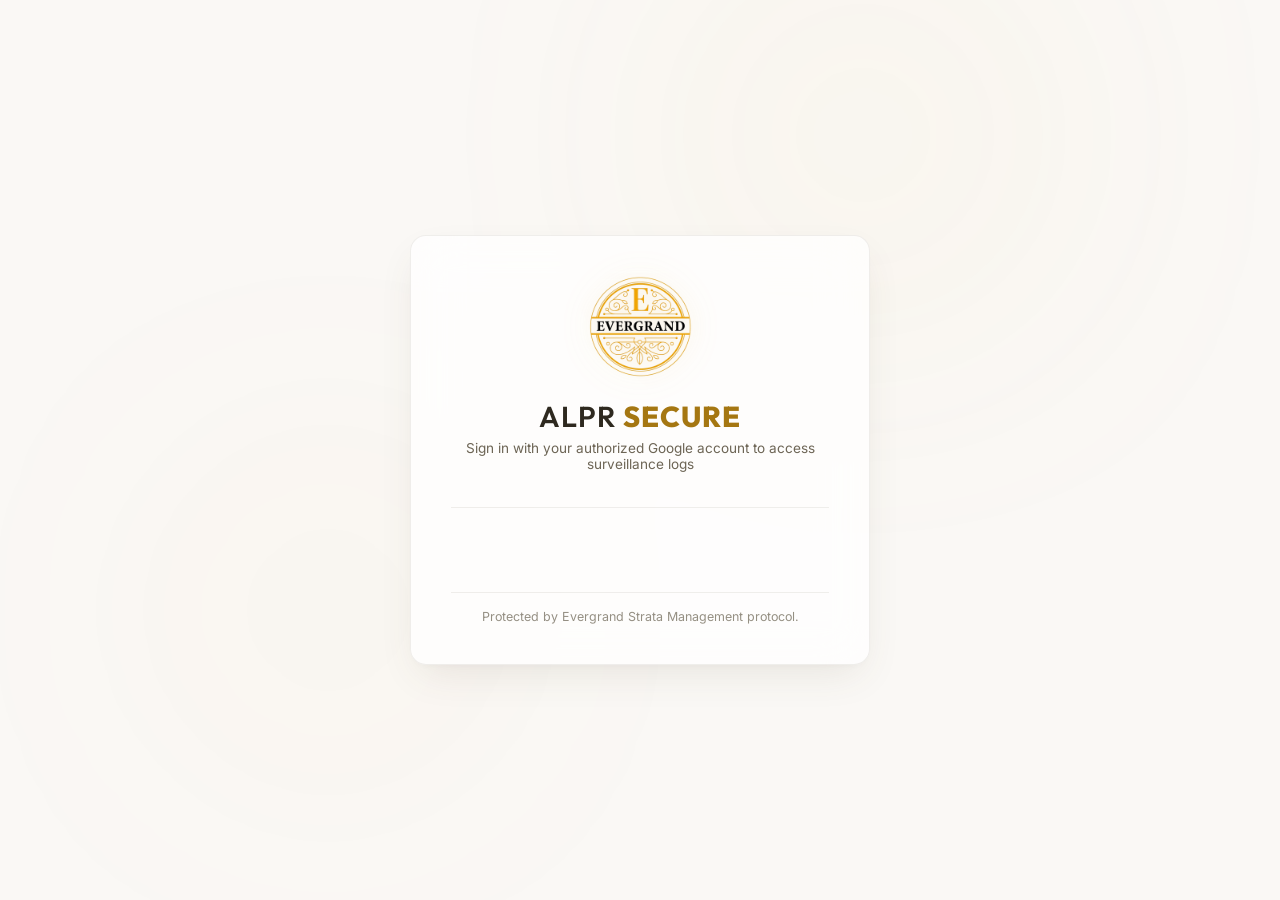
==== commit 6a791a06: "feat(ux): Full Mobile + PWA upgrade, mobile card view, persistent sessions, and UX regression CI" ====
--- a/alpr_web/static/index.html
+++ b/alpr_web/static/index.html
@@ -2,8 +2,15 @@
 <html lang="en">
 <head>
     <meta charset="UTF-8">
-    <meta name="viewport" content="width=device-width, initial-scale=1.0">
+    <meta name="viewport" content="width=device-width, initial-scale=1.0, viewport-fit=cover">
+    <meta name="theme-color" content="#f9f8f6">
+    <meta name="apple-mobile-web-app-capable" content="yes">
+    <meta name="apple-mobile-web-app-status-bar-style" content="default">
+    <meta name="apple-mobile-web-app-title" content="ALPR Portal">
     <title>ALPR Intelligence Dashboard</title>
+    <link rel="manifest" href="/manifest.json">
+    <link rel="apple-touch-icon" href="/apple-touch-icon.png">
+    <link rel="icon" type="image/png" sizes="192x192" href="/icon-192.png">
     <!-- Google Fonts -->
     <link rel="preconnect" href="https://fonts.googleapis.com">
     <link rel="preconnect" href="https://fonts.gstatic.com" crossorigin>
@@ -31,8 +38,12 @@
                     <h1>ALPR <span>SECURE</span></h1>
                     <p>Sign in with your authorized Google account to access surveillance logs</p>
                 </div>
-                <div class="login- divider"></div>
+                <div class="login-divider"></div>
                 <div class="auth-actions">
+                    <div id="webview-warning" class="error-msg warning-msg hidden">
+                        <i class="fa-solid fa-mobile-screen-button"></i>
+                        <span>In-app browser detected. If Google Sign-In is blocked, tap the menu and choose <strong>Open in Safari / Chrome</strong>.</span>
+                    </div>
                     <div id="login-warning" class="error-msg warning-msg hidden">
                         <i class="fa-solid fa-triangle-exclamation"></i>
                         <span>Google Auth not configured. Set <code>GOOGLE_CLIENT_ID</code> in <code>.env</code>.</span>
@@ -61,8 +72,11 @@
                         <img src="EvergrandT.png" alt="Evergrand Logo" class="brand-logo-small">
                         <h2>ALPR <span>System v3.0</span></h2>
                     </div>
-                </div>
-                <div class="header-right">
+                    <button id="mobile-menu-btn" class="mobile-menu-btn" type="button" aria-label="Toggle navigation menu" aria-expanded="false">
+                        <i class="fa-solid fa-bars"></i>
+                    </button>
+                </div>
+                <div class="header-right" id="header-right">
                     <div class="user-profile">
                         <span id="user-badge" class="role-badge">Role</span>
                         <span id="username-display">Username</span>
@@ -83,7 +97,12 @@
                         </div>
                     </div>
                     <div class="control-right">
-                        <!-- Delete Selected Button (Admin Only) -->
+                        <!-- Manage Users Button (Admin Only - Tier 3) -->
+                        <button id="users-btn" class="btn btn-primary hidden">
+                            <i class="fa-solid fa-users-gear"></i> <span>Users & Permissions</span>
+                        </button>
+
+                        <!-- Delete Selected Button (Manager & Admin - Tier 2 & 3) -->
                         <button id="delete-btn" class="btn btn-danger hidden">
                             <i class="fa-solid fa-trash-can"></i> <span>Delete</span>
                         </button>
@@ -120,7 +139,66 @@
                     </div>
                 </section>
 
-                <!-- Data Table Card -->
+                <!-- Admin User & Permission Management Section (Admin Only - Tier 3) -->
+                <section id="users-panel" class="users-panel glass hidden">
+                    <div class="users-panel-header">
+                        <div>
+                            <h3><i class="fa-solid fa-shield-halved"></i> User Access & Role Management</h3>
+                            <p class="users-subtitle">
+                                Manage authorized Google accounts across the 3 access tiers:
+                                <strong>VIEWER</strong> (View & Export),
+                                <strong>MANAGER</strong> (View, Export & Delete Sightings), and
+                                <strong>ADMIN</strong> (Full Access + User Management).
+                            </p>
+                        </div>
+                        <button id="close-users-btn" class="btn btn-secondary">
+                            <i class="fa-solid fa-xmark"></i> <span>Close</span>
+                        </button>
+                    </div>
+
+                    <form id="add-user-form" class="add-user-form">
+                        <div class="add-user-inputs">
+                            <div class="input-wrapper" style="flex: 2; min-width: 240px;">
+                                <i class="fa-regular fa-envelope"></i>
+                                <input type="email" id="new-user-email" placeholder="Google email address (e.g. user@gmail.com)" required>
+                            </div>
+                            <div class="input-wrapper" style="flex: 1.5; min-width: 210px;">
+                                <i class="fa-brands fa-telegram"></i>
+                                <input type="text" id="new-user-telegram" inputmode="numeric" pattern="[0-9]*" placeholder="Telegram User ID (optional)">
+                            </div>
+                            <select id="new-user-role" class="role-select">
+                                <option value="viewer">VIEWER (View & Export)</option>
+                                <option value="manager">MANAGER (View, Export & Delete)</option>
+                                <option value="admin">ADMIN (Full Access + Manage Users)</option>
+                            </select>
+                            <button type="submit" class="btn btn-primary">
+                                <i class="fa-solid fa-user-plus"></i> <span>Add / Update User</span>
+                            </button>
+                        </div>
+                        <div id="user-mgmt-msg" class="user-mgmt-msg hidden"></div>
+                    </form>
+
+                    <div class="users-table-wrapper">
+                        <table id="users-table">
+                            <thead>
+                                <tr>
+                                    <th>Google Email</th>
+                                    <th>Assigned Tier</th>
+                                    <th>Telegram User ID</th>
+                                    <th>Added Date</th>
+                                    <th class="text-right">Actions</th>
+                                </tr>
+                            </thead>
+                            <tbody id="users-table-body">
+                                <tr>
+                                    <td colspan="5" class="text-center">Loading authorized users...</td>
+                                </tr>
+                            </tbody>
+                        </table>
+                    </div>
+                </section>
+
+                <!-- Data Table Card (Desktop Table + Mobile Touch Cards) -->
                 <section class="table-container glass">
                     <table id="detections-table">
                         <thead>
@@ -143,6 +221,10 @@
                             </tr>
                         </tbody>
                     </table>
+                    <!-- Touch-friendly mobile card list (visible on <= 768px) -->
+                    <div id="mobile-cards-container" class="mobile-cards-container">
+                        <div class="mobile-card-empty">Loading sightings database...</div>
+                    </div>
                 </section>
             </main>
         </div>
--- a/alpr_web/static/style.css
+++ b/alpr_web/static/style.css
@@ -50,14 +50,21 @@
     display: none !important;
 }
 
+html, body {
+    max-width: 100%;
+    overflow-x: hidden;
+}
+
 body {
     font-family: 'Inter', sans-serif;
     background-color: var(--color-bg-deep);
     color: var(--color-text-main);
     overflow-x: hidden;
     min-height: 100vh;
+    min-height: 100dvh;
     display: flex;
     flex-direction: column;
+    -webkit-tap-highlight-color: transparent;
 }
 
 h1, h2, h3, .brand h1, .brand h2 {
@@ -70,7 +77,7 @@
    ========================================================================== */
 
 .glow-sphere {
-    position: absolute;
+    position: fixed;
     border-radius: 50%;
     filter: blur(140px);
     z-index: -1;
@@ -193,7 +200,8 @@
     align-items: center;
     justify-content: center;
     min-height: 100vh;
-    padding: 20px;
+    min-height: 100dvh;
+    padding: max(20px, env(safe-area-inset-top)) 16px max(20px, env(safe-area-inset-bottom));
 }
 
 #login-view.active {
@@ -207,25 +215,35 @@
     border-radius: var(--border-radius-lg);
     background: var(--color-glass-surface);
     backdrop-filter: blur(24px);
+    -webkit-backdrop-filter: blur(24px);
     border: 1px solid var(--color-glass-border);
     box-shadow: var(--shadow-premium);
     animation: fadeInScale 0.4s cubic-bezier(0.16, 1, 0.3, 1);
 }
 
+.login-divider {
+    width: 100%;
+    height: 1px;
+    background: var(--color-glass-border);
+    margin: 18px 0;
+}
+
 .auth-actions {
     display: flex;
     flex-direction: column;
     align-items: center;
-    gap: 16px;
+    gap: 14px;
     margin: 20px 0;
 }
 
 .google-btn-container {
     width: 100%;
+    max-width: 340px;
     min-height: 44px;
     display: flex;
     justify-content: center;
     align-items: center;
+    overflow: hidden;
 }
 
 .login-status {
@@ -279,7 +297,9 @@
 
 .brand-logo-large {
     max-height: 120px;
-    max-width: 340px;
+    max-width: min(340px, 85%);
+    width: auto;
+    height: auto;
     object-fit: contain;
     filter: drop-shadow(0 0 15px hsla(41, 73%, 61%, 0.3));
     animation: pulseGlow 4s ease-in-out infinite alternate;
@@ -389,8 +409,17 @@
     padding: 10px 14px;
     border-radius: var(--border-radius-md);
     font-size: 0.85rem;
-    margin-bottom: 24px;
+    margin-bottom: 12px;
+    width: 100%;
+    text-align: left;
     animation: shake 0.3s ease;
+}
+
+.warning-msg {
+    color: hsl(35, 80%, 34%);
+    background-color: hsla(35, 80%, 55%, 0.1);
+    border-color: hsla(35, 80%, 55%, 0.28);
+    animation: none;
 }
 
 .error-msg.hidden {
@@ -498,15 +527,156 @@
 }
 
 .role-badge.admin {
-    background-color: hsla(41, 73%, 45%, 0.12);
-    border-color: hsla(41, 73%, 45%, 0.25);
-    color: hsl(41, 73%, 35%);
+    background-color: hsla(41, 73%, 45%, 0.14);
+    border-color: hsla(41, 73%, 45%, 0.3);
+    color: hsl(41, 73%, 33%);
+}
+
+.role-badge.manager {
+    background-color: hsla(145, 75%, 35%, 0.12);
+    border-color: hsla(145, 75%, 35%, 0.25);
+    color: hsl(145, 75%, 28%);
 }
 
 .role-badge.viewer {
     background-color: hsla(40, 10%, 40%, 0.08);
     border-color: hsla(40, 10%, 40%, 0.18);
     color: var(--color-text-muted);
+}
+
+/* ==========================================================================
+   Admin User & Permission Management Panel (Tier 3)
+   ========================================================================== */
+
+.users-panel {
+    padding: 24px 28px;
+    border-radius: var(--border-radius-lg);
+    display: flex;
+    flex-direction: column;
+    gap: 20px;
+    animation: fadeInScale 0.25s ease-out;
+}
+
+.users-panel-header {
+    display: flex;
+    align-items: flex-start;
+    justify-content: space-between;
+    gap: 16px;
+}
+
+.users-panel-header h3 {
+    font-size: 1.15rem;
+    color: var(--color-text-main);
+    display: flex;
+    align-items: center;
+    gap: 10px;
+}
+
+.users-panel-header h3 i {
+    color: var(--color-primary);
+}
+
+.users-subtitle {
+    font-size: 0.85rem;
+    color: var(--color-text-muted);
+    margin-top: 6px;
+}
+
+.add-user-form {
+    display: flex;
+    flex-direction: column;
+    gap: 12px;
+}
+
+.add-user-inputs {
+    display: flex;
+    align-items: center;
+    gap: 12px;
+    flex-wrap: wrap;
+}
+
+.role-select {
+    font-family: 'Outfit', sans-serif;
+    font-size: 0.9rem;
+    font-weight: 500;
+    padding: 11px 16px;
+    border-radius: var(--border-radius-md);
+    border: 1px solid var(--color-glass-border);
+    background-color: hsla(40, 20%, 98%, 0.9);
+    color: var(--color-text-main);
+    cursor: pointer;
+    outline: none;
+    transition: var(--transition-smooth);
+}
+
+.role-select:focus {
+    border-color: var(--color-primary);
+    box-shadow: 0 0 0 3px hsla(41, 73%, 61%, 0.15);
+}
+
+.role-select-inline {
+    padding: 6px 12px;
+    font-size: 0.82rem;
+}
+
+.btn-sm {
+    padding: 6px 12px;
+    font-size: 0.82rem;
+}
+
+.text-right {
+    text-align: right;
+}
+
+.user-mgmt-msg {
+    font-size: 0.85rem;
+    padding: 10px 14px;
+    border-radius: var(--border-radius-md);
+    font-weight: 500;
+}
+
+.user-mgmt-msg.success {
+    background-color: hsla(145, 75%, 35%, 0.1);
+    border: 1px solid hsla(145, 75%, 35%, 0.25);
+    color: var(--color-success);
+}
+
+.user-mgmt-msg.error {
+    background-color: hsla(350, 75%, 45%, 0.1);
+    border: 1px solid hsla(350, 75%, 45%, 0.25);
+    color: var(--color-danger);
+}
+
+.users-table-wrapper {
+    border: 1px solid var(--color-glass-border);
+    border-radius: var(--border-radius-md);
+    overflow-x: auto;
+    -webkit-overflow-scrolling: touch;
+    background-color: hsla(40, 20%, 99%, 0.6);
+}
+
+.tg-inline-group {
+    display: inline-flex;
+    align-items: center;
+}
+
+.tg-inline-input {
+    font-family: 'Inter', monospace;
+    font-size: 0.85rem;
+    padding: 6px 10px;
+    width: 155px;
+    border-radius: var(--border-radius-sm);
+    border: 1px solid var(--color-glass-border);
+    background-color: hsla(40, 20%, 98%, 0.9);
+    color: var(--color-text-main);
+    outline: none;
+    transition: var(--transition-smooth);
+}
+
+.tg-inline-input:focus {
+    border-color: var(--color-primary);
+    background-color: #fff;
+    box-shadow: 0 0 0 3px hsla(41, 73%, 61%, 0.15);
 }
 
 /* ==========================================================================
@@ -664,7 +834,8 @@
 
 .table-container {
     border-radius: var(--border-radius-lg);
-    overflow: hidden;
+    overflow-x: auto;
+    -webkit-overflow-scrolling: touch;
     flex: 1;
 }
 
@@ -950,3 +1121,398 @@
     color: var(--color-primary);
     letter-spacing: 0.5px;
 }
+
+/* ==========================================================================
+   4. Mobile Header Toggle & Mobile Sightings Cards (Hidden on Desktop)
+   ========================================================================== */
+
+.header-left {
+    display: flex;
+    align-items: center;
+    justify-content: space-between;
+    gap: 12px;
+}
+
+.mobile-menu-btn {
+    display: none;
+    align-items: center;
+    justify-content: center;
+    width: 44px;
+    height: 44px;
+    border-radius: var(--border-radius-md);
+    border: 1px solid var(--color-glass-border);
+    background: hsla(40, 20%, 98%, 0.85);
+    color: var(--color-text-main);
+    font-size: 1.15rem;
+    cursor: pointer;
+    transition: var(--transition-smooth);
+    flex-shrink: 0;
+}
+
+.mobile-menu-btn:hover,
+.mobile-menu-btn[aria-expanded="true"] {
+    border-color: var(--color-primary);
+    color: var(--color-primary);
+    background: hsla(41, 73%, 43%, 0.08);
+}
+
+.mobile-cards-container {
+    display: none;
+}
+
+.mobile-card-empty {
+    text-align: center;
+    padding: 32px 16px;
+    color: var(--color-text-muted);
+    font-size: 0.92rem;
+}
+
+.sighting-card {
+    display: flex;
+    align-items: flex-start;
+    gap: 12px;
+    padding: 14px;
+    border-bottom: 1px solid var(--color-glass-border);
+    background: hsla(40, 30%, 100%, 0.55);
+    transition: var(--transition-smooth);
+}
+
+.sighting-card:last-child {
+    border-bottom: none;
+}
+
+.sighting-card:active {
+    background: hsla(41, 73%, 45%, 0.06);
+}
+
+.sighting-card-check {
+    display: flex;
+    align-items: center;
+    justify-content: center;
+    padding-top: 4px;
+}
+
+.sighting-card-check input[type="checkbox"] {
+    width: 20px;
+    height: 20px;
+    accent-color: var(--color-primary);
+    cursor: pointer;
+}
+
+.sighting-card-thumb {
+    width: 68px;
+    height: 68px;
+    flex-shrink: 0;
+    border-radius: 10px;
+}
+
+.sighting-card-body {
+    flex: 1;
+    min-width: 0;
+    display: flex;
+    flex-direction: column;
+    gap: 6px;
+    cursor: pointer;
+}
+
+.sighting-card-top {
+    display: flex;
+    align-items: center;
+    justify-content: space-between;
+    gap: 8px;
+    flex-wrap: wrap;
+}
+
+.sighting-card-specs {
+    font-size: 0.88rem;
+    color: var(--color-text-main);
+    font-weight: 500;
+    line-height: 1.35;
+}
+
+.sighting-card-meta {
+    display: flex;
+    align-items: center;
+    flex-wrap: wrap;
+    gap: 10px;
+    font-size: 0.78rem;
+    color: var(--color-text-dim);
+}
+
+.sighting-card-meta i {
+    margin-right: 4px;
+    color: var(--color-primary);
+}
+
+/* ==========================================================================
+   5. Responsive Breakpoints (Preserving Desktop > 1024px)
+   ========================================================================== */
+
+@media (max-width: 1024px) {
+    header {
+        padding: 14px 20px;
+    }
+
+    .dashboard-content {
+        padding: 20px;
+        gap: 18px;
+    }
+
+    .control-panel {
+        flex-wrap: wrap;
+        gap: 12px;
+        padding: 14px 16px;
+    }
+
+    .control-left {
+        flex: 1 1 260px;
+    }
+
+    .search-box {
+        width: 100%;
+    }
+
+    .control-right {
+        flex-wrap: wrap;
+        gap: 8px;
+    }
+}
+
+@media (max-width: 768px) {
+    /* Login mobile polish */
+    .login-card {
+        padding: 28px 20px;
+    }
+
+    .brand {
+        margin-bottom: 20px;
+    }
+
+    .brand-logo-container {
+        margin-bottom: 14px;
+    }
+
+    .brand-logo-large {
+        max-height: 92px;
+    }
+
+    .brand h1 {
+        font-size: 1.55rem;
+    }
+
+    /* Compact sticky header + collapsible drawer */
+    header {
+        flex-direction: column;
+        align-items: stretch;
+        padding: max(12px, env(safe-area-inset-top)) 16px 12px;
+        gap: 0;
+    }
+
+    .header-left {
+        width: 100%;
+    }
+
+    .brand-logo-small {
+        max-height: 36px;
+        max-width: 120px;
+        margin-right: 10px;
+    }
+
+    header .brand h2 {
+        font-size: 1.08rem;
+    }
+
+    .mobile-menu-btn {
+        display: inline-flex;
+    }
+
+    .header-right {
+        display: none;
+        flex-direction: column;
+        align-items: stretch;
+        gap: 12px;
+        padding-top: 14px;
+        margin-top: 12px;
+        border-top: 1px solid var(--color-glass-border);
+    }
+
+    .header-right.open {
+        display: flex;
+    }
+
+    .user-profile {
+        justify-content: space-between;
+        padding: 10px 12px;
+        border-radius: var(--border-radius-md);
+        background: hsla(40, 20%, 98%, 0.7);
+        border: 1px solid var(--color-glass-border);
+    }
+
+    #username-display {
+        font-size: 0.85rem;
+        word-break: break-all;
+    }
+
+    #logout-btn {
+        width: 100%;
+        min-height: 44px;
+    }
+
+    /* Dashboard spacing */
+    .dashboard-content {
+        padding: 14px 12px calc(24px + env(safe-area-inset-bottom));
+        gap: 14px;
+    }
+
+    /* Control panel */
+    .control-panel {
+        flex-direction: column;
+        align-items: stretch;
+        padding: 14px;
+        gap: 12px;
+    }
+
+    .control-left {
+        width: 100%;
+        flex: none;
+    }
+
+    .control-right {
+        width: 100%;
+        display: grid;
+        grid-template-columns: repeat(2, minmax(0, 1fr));
+        gap: 8px;
+    }
+
+    .control-right .btn,
+    .control-right .column-selector-container {
+        width: 100%;
+    }
+
+    .control-right .btn {
+        min-height: 44px;
+        padding: 10px 12px;
+        font-size: 0.88rem;
+    }
+
+    .column-selector-container .btn {
+        width: 100%;
+    }
+
+    #refresh-btn {
+        grid-column: span 2;
+    }
+
+    .dropdown-menu {
+        left: 0;
+        right: auto;
+        width: min(260px, calc(100vw - 48px));
+    }
+
+    /* Prevent iOS Safari auto-zoom on form controls */
+    input:not([type="checkbox"]):not([type="radio"]),
+    select,
+    textarea {
+        font-size: 16px !important;
+    }
+
+    .search-box input {
+        min-height: 46px;
+    }
+
+    /* Switch detections view from wide table -> touch-friendly mobile cards */
+    #detections-table {
+        display: none;
+    }
+
+    .mobile-cards-container {
+        display: flex;
+        flex-direction: column;
+    }
+
+    .table-container {
+        overflow: hidden;
+    }
+
+    /* Admin Users Panel */
+    .users-panel {
+        padding: 16px;
+        gap: 14px;
+    }
+
+    .users-panel-header {
+        flex-direction: column;
+        align-items: stretch;
+        gap: 10px;
+    }
+
+    .add-user-inputs {
+        flex-direction: column;
+        align-items: stretch;
+    }
+
+    .add-user-inputs .input-wrapper,
+    .add-user-inputs .role-select,
+    .add-user-inputs .btn {
+        width: 100% !important;
+        min-width: 0 !important;
+        flex: none !important;
+        min-height: 46px;
+    }
+
+    /* Image Viewer Modal */
+    .modal {
+        padding: max(14px, env(safe-area-inset-top)) 12px max(16px, env(safe-area-inset-bottom));
+        align-items: center;
+    }
+
+    .modal-close {
+        top: max(12px, env(safe-area-inset-top));
+        right: 12px;
+        width: 44px;
+        height: 44px;
+        font-size: 1.8rem;
+        z-index: 1010;
+        background-color: hsla(40, 30%, 98%, 0.92);
+    }
+
+    .modal-content {
+        gap: 12px;
+        max-height: 92dvh;
+        overflow-y: auto;
+    }
+
+    .modal-image-container {
+        aspect-ratio: 4/3;
+        touch-action: none;
+    }
+
+    .modal-info {
+        padding: 14px 16px;
+        gap: 12px;
+    }
+
+    .modal-info-row {
+        flex-direction: column;
+        gap: 10px;
+    }
+
+    .info-item span {
+        font-size: 0.98rem;
+    }
+
+    .info-item span.highlight {
+        font-size: 1.18rem;
+    }
+}
+
+@media (max-width: 400px) {
+    .login-card {
+        padding: 24px 16px;
+    }
+
+    .sighting-card-thumb {
+        width: 58px;
+        height: 58px;
+    }
+}
